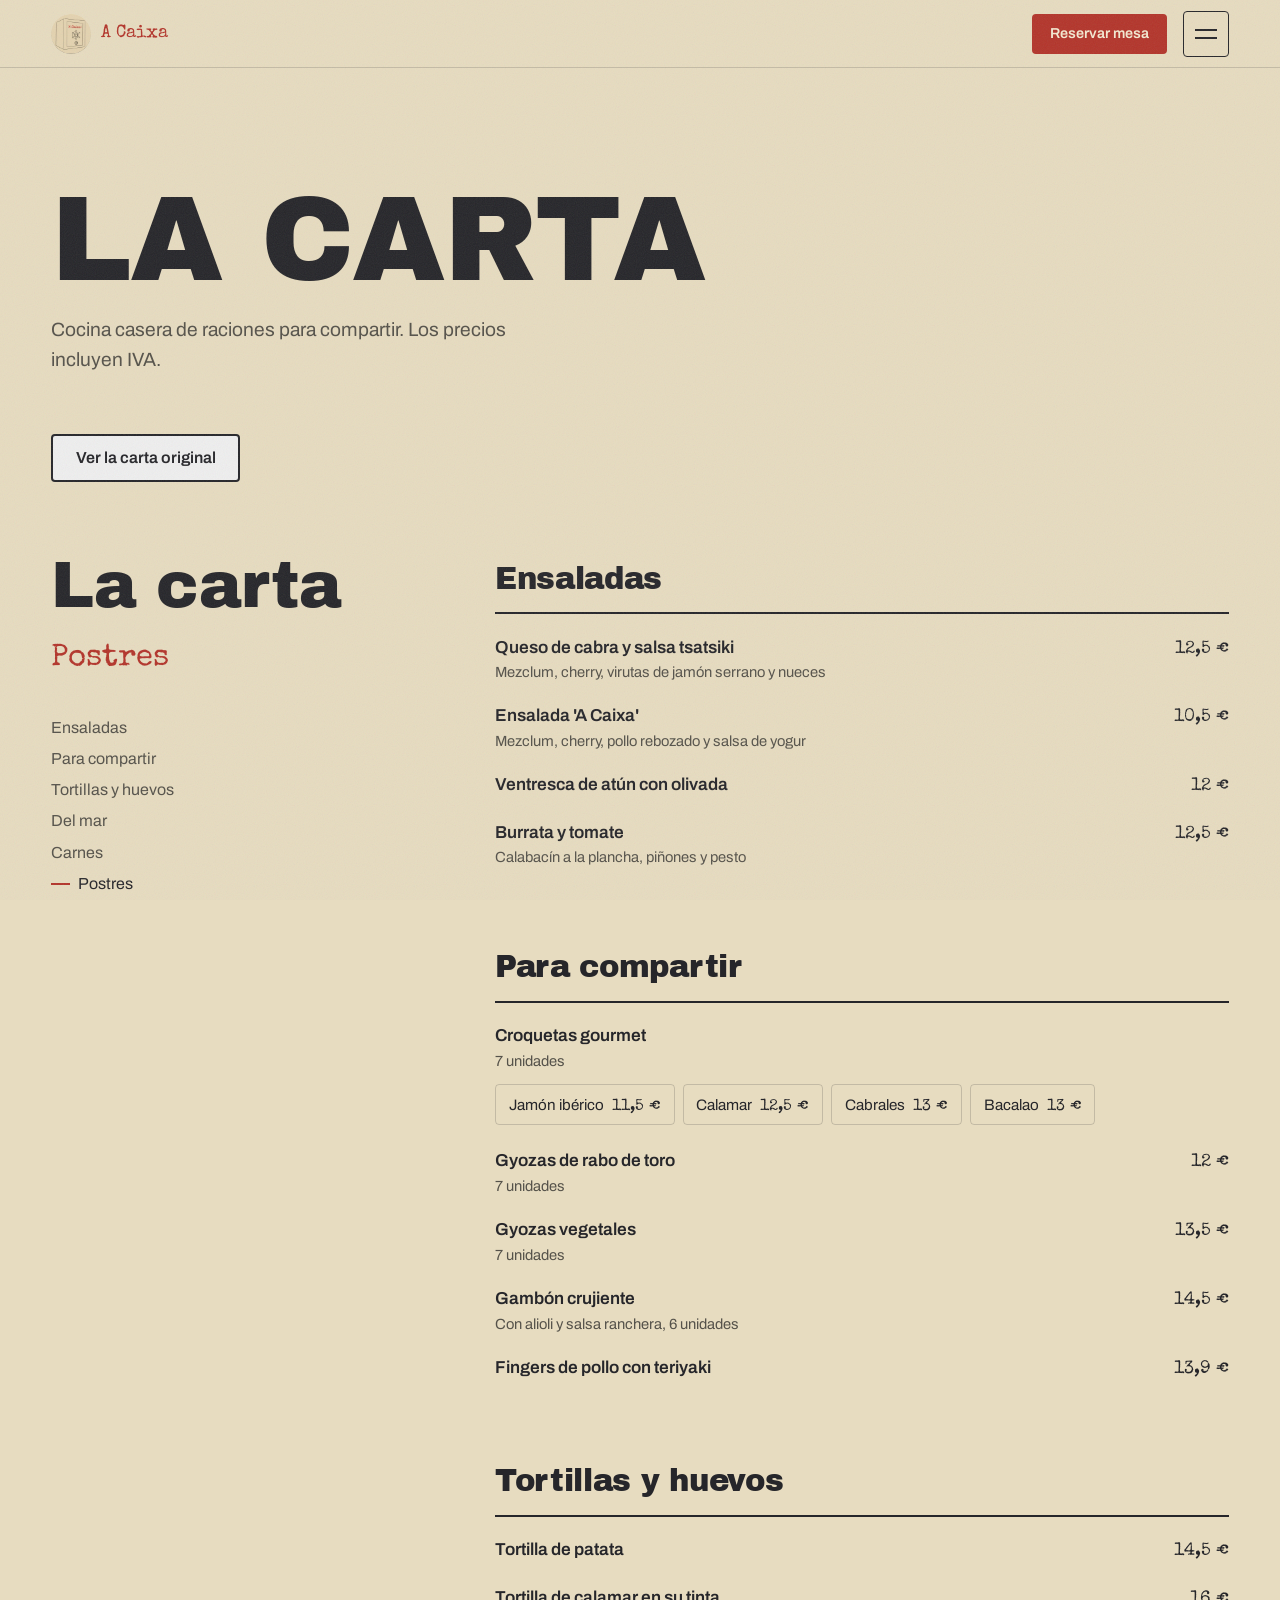
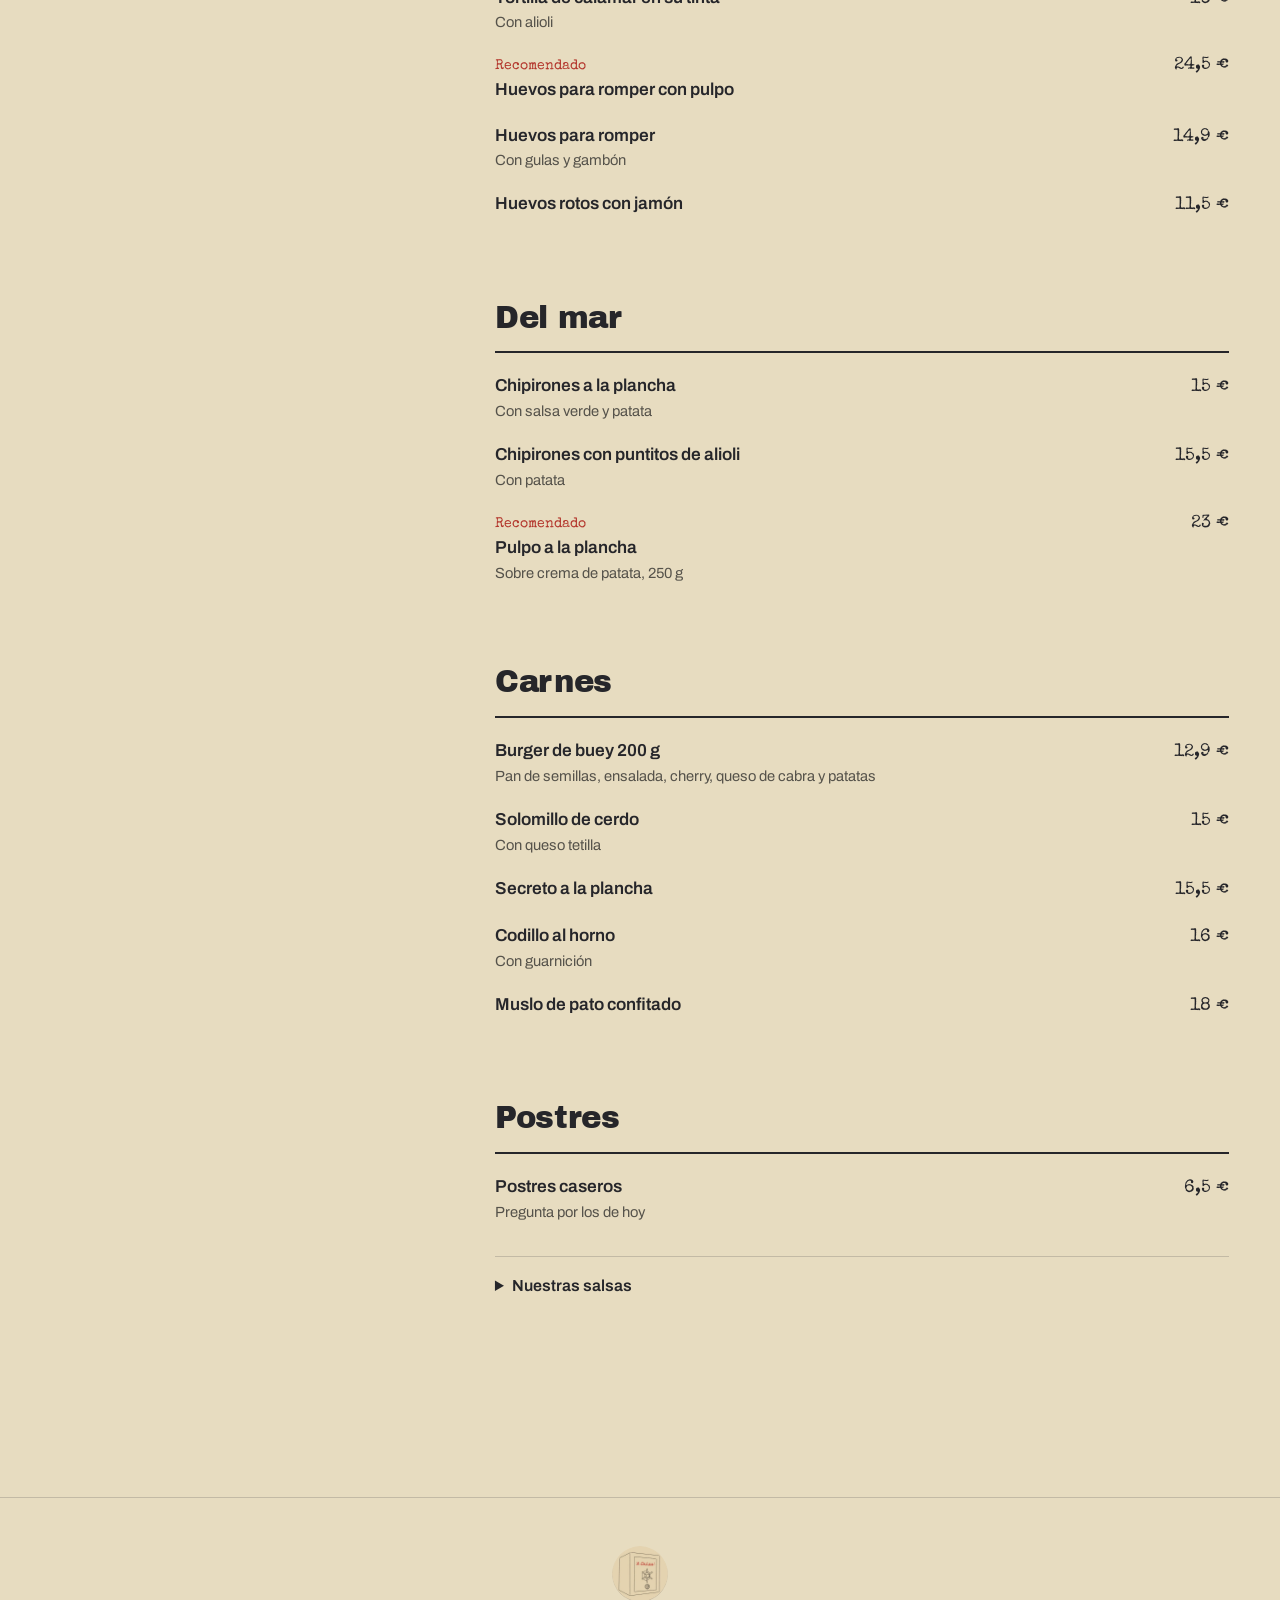
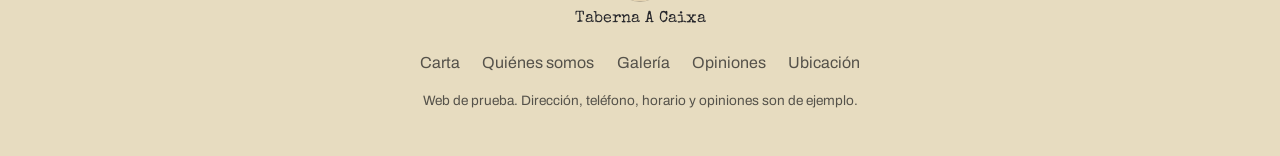
==== carta.html @ d361dd1c "Back to the safe-door homepage, add hamburger menu and pages Restores the first design (safe opens o" ====
<!doctype html>
<html lang="es">
<head>
  <meta charset="utf-8">
  <meta name="viewport" content="width=device-width, initial-scale=1, viewport-fit=cover">
  <title>Carta de A Caixa</title>
  <meta name="description" content="La carta de Taberna A Caixa: ensaladas, raciones para compartir, tortillas, pescado, carnes y postres caseros.">
  <link rel="icon" href="assets/img/logo.png">
  <link rel="preconnect" href="https://fonts.googleapis.com">
  <link rel="preconnect" href="https://fonts.gstatic.com" crossorigin>
  <link href="https://fonts.googleapis.com/css2?family=Archivo:wght@400;500;600&family=Archivo+Black&family=Special+Elite&display=swap" rel="stylesheet">
  <link rel="stylesheet" href="styles.css">
</head>
<body class="page">
  <div class="grain" aria-hidden="true"></div>

  <header class="nav">
    <a class="nav-brand" href="index.html" aria-label="Taberna A Caixa, inicio">
      <img src="assets/img/logo.png" alt="" width="40" height="40">
      <span>A Caixa</span>
    </a>
    <a class="btn btn-primary btn-sm nav-cta" href="ubicacion.html#reservar">Reservar mesa</a>
    <button class="burger" type="button" aria-expanded="false" aria-controls="drawer" aria-label="Abrir menú">
      <span></span><span></span>
    </button>
  </header>

  <div class="drawer" id="drawer" aria-hidden="true" inert>
    <nav class="drawer-nav" aria-label="Páginas">
      <ul>
        <li><a href="index.html">Inicio</a></li>
        <li><a href="carta.html" aria-current="page">Carta</a></li>
        <li><a href="quienes-somos.html">Quiénes somos</a></li>
        <li><a href="galeria.html">Galería</a></li>
        <li><a href="opiniones.html">Opiniones</a></li>
        <li><a href="ubicacion.html">Ubicación</a></li>
      </ul>
    </nav>
    <div class="drawer-info">
      <img src="assets/img/logo.png" alt="" width="120" height="120">
      <p><span>Horario</span>Martes a domingo<br>13:00 a 16:00 y 20:00 a 00:00</p>
      <p><span>Reservas</span>986 000 000</p>
    </div>
  </div>

  <main>
    <section class="page-head">
      <h1 class="reveal">La carta</h1>
      <p class="reveal">Cocina casera de raciones para compartir. Los precios incluyen IVA.</p>
      <div class="page-head-ctas reveal"><button class="btn btn-ghost carta-open" type="button" data-open-carta>Ver la carta original</button></div>
    </section>

    <section class="menu" aria-label="Carta">
      <div class="menu-side">
        <h2>La carta</h2>
        <p class="menu-current" aria-live="polite"><span>Ensaladas</span></p>
        <ol class="menu-index">
          <li><a href="#m-ensaladas">Ensaladas</a></li>
          <li><a href="#m-compartir">Para compartir</a></li>
          <li><a href="#m-huevos">Tortillas y huevos</a></li>
          <li><a href="#m-mar">Del mar</a></li>
          <li><a href="#m-carnes">Carnes</a></li>
          <li><a href="#m-postres">Postres</a></li>
        </ol>
      </div>

      <div class="menu-list">
        <article class="menu-group" id="m-ensaladas" data-title="Ensaladas">
          <h3>Ensaladas</h3>
          <ul>
            <li><span class="dish">Queso de cabra y salsa tsatsiki<small>Mezclum, cherry, virutas de jamón serrano y nueces</small></span><span class="price">12,5 €</span></li>
            <li><span class="dish">Ensalada 'A Caixa'<small>Mezclum, cherry, pollo rebozado y salsa de yogur</small></span><span class="price">10,5 €</span></li>
            <li><span class="dish">Ventresca de atún con olivada</span><span class="price">12 €</span></li>
            <li><span class="dish">Burrata y tomate<small>Calabacín a la plancha, piñones y pesto</small></span><span class="price">12,5 €</span></li>
          </ul>
        </article>

        <article class="menu-group" id="m-compartir" data-title="Para compartir">
          <h3>Para compartir</h3>
          <div class="croquetas">
            <p class="dish">Croquetas gourmet<small>7 unidades</small></p>
            <ul class="pills">
              <li>Jamón ibérico <b>11,5 €</b></li>
              <li>Calamar <b>12,5 €</b></li>
              <li>Cabrales <b>13 €</b></li>
              <li>Bacalao <b>13 €</b></li>
            </ul>
          </div>
          <ul>
            <li><span class="dish">Gyozas de rabo de toro<small>7 unidades</small></span><span class="price">12 €</span></li>
            <li><span class="dish">Gyozas vegetales<small>7 unidades</small></span><span class="price">13,5 €</span></li>
            <li><span class="dish">Gambón crujiente<small>Con alioli y salsa ranchera, 6 unidades</small></span><span class="price">14,5 €</span></li>
            <li><span class="dish">Fingers de pollo con teriyaki</span><span class="price">13,9 €</span></li>
          </ul>
        </article>

        <article class="menu-group" id="m-huevos" data-title="Tortillas y huevos">
          <h3>Tortillas y huevos</h3>
          <ul>
            <li><span class="dish">Tortilla de patata</span><span class="price">14,5 €</span></li>
            <li><span class="dish">Tortilla de calamar en su tinta<small>Con alioli</small></span><span class="price">16 €</span></li>
            <li class="star"><span class="dish">Huevos para romper con pulpo</span><span class="price">24,5 €</span></li>
            <li><span class="dish">Huevos para romper<small>Con gulas y gambón</small></span><span class="price">14,9 €</span></li>
            <li><span class="dish">Huevos rotos con jamón</span><span class="price">11,5 €</span></li>
          </ul>
        </article>

        <article class="menu-group" id="m-mar" data-title="Del mar">
          <h3>Del mar</h3>
          <ul>
            <li><span class="dish">Chipirones a la plancha<small>Con salsa verde y patata</small></span><span class="price">15 €</span></li>
            <li><span class="dish">Chipirones con puntitos de alioli<small>Con patata</small></span><span class="price">15,5 €</span></li>
            <li class="star"><span class="dish">Pulpo a la plancha<small>Sobre crema de patata, 250 g</small></span><span class="price">23 €</span></li>
          </ul>
        </article>

        <article class="menu-group" id="m-carnes" data-title="Carnes">
          <h3>Carnes</h3>
          <ul>
            <li><span class="dish">Burger de buey 200 g<small>Pan de semillas, ensalada, cherry, queso de cabra y patatas</small></span><span class="price">12,9 €</span></li>
            <li><span class="dish">Solomillo de cerdo<small>Con queso tetilla</small></span><span class="price">15 €</span></li>
            <li><span class="dish">Secreto a la plancha</span><span class="price">15,5 €</span></li>
            <li><span class="dish">Codillo al horno<small>Con guarnición</small></span><span class="price">16 €</span></li>
            <li><span class="dish">Muslo de pato confitado</span><span class="price">18 €</span></li>
          </ul>
        </article>

        <article class="menu-group" id="m-postres" data-title="Postres">
          <h3>Postres</h3>
          <ul>
            <li><span class="dish">Postres caseros<small>Pregunta por los de hoy</small></span><span class="price">6,5 €</span></li>
          </ul>
          <details class="sauces">
            <summary>Nuestras salsas</summary>
            <dl>
              <dt>Tsatsiki</dt><dd>Yogur, aceite de oliva, hierbabuena, pepino y especias.</dd>
              <dt>Teriyaki</dt><dd>Soja, sal, trigo, azúcar, especias, vinagre y vino tinto.</dd>
              <dt>Ranchera</dt><dd>Nata ácida, yema de huevo, vinagre y zumo de limón.</dd>
              <dt>Yogur</dt><dd>Yogur griego, ajo, limón, pimienta y sal.</dd>
            </dl>
          </details>
        </article>
      </div>
    </section>

  </main>

  <footer class="footer">
    <img src="assets/img/logo.png" alt="Logo de Taberna A Caixa" width="56" height="56" loading="lazy">
    <p>Taberna A Caixa</p>
    <ul class="footer-links">
      <li><a href="carta.html">Carta</a></li>
      <li><a href="quienes-somos.html">Quiénes somos</a></li>
      <li><a href="galeria.html">Galería</a></li>
      <li><a href="opiniones.html">Opiniones</a></li>
      <li><a href="ubicacion.html">Ubicación</a></li>
    </ul>
    <p class="footer-note">Web de prueba. Dirección, teléfono, horario y opiniones son de ejemplo.</p>
  </footer>

  <dialog class="carta-dialog" id="carta-original" aria-label="Carta original">
    <div class="carta-dialog-bar">
      <p>Carta original</p>
      <button class="btn btn-ghost btn-sm" type="button" data-close-carta>Cerrar</button>
    </div>
    <img src="assets/img/carta.jpg" alt="Foto de la carta impresa de A Caixa con todos los platos y precios" width="1206" height="1961" loading="lazy">
  </dialog>

  <script src="site.js"></script>
</body>
</html>
---- styles.css ----
/* Taberna A Caixa: colores sacados del logo (crema, tinta y sello rojo) */
:root {
  --cream: #e2d4b4;
  --cream-deep: #cdbd98;
  --ink-line: #2a2a2c;
  --red: #b3352b;
  --red-ink: #f4ead2;

  --bg: #e7dcc0;
  --surface: #ddd0ae;
  --text: #26262a;
  --muted: #55524a;
  --rule: rgb(38 38 42 / .18);
  --scrim: rgb(30 31 34 / .55);

  --font-display: "Archivo Black", "Archivo", system-ui, sans-serif;
  --font-body: "Archivo", system-ui, sans-serif;
  --font-type: "Special Elite", "Courier New", monospace;

  --radius: 4px;
  --ease: cubic-bezier(.16, 1, .3, 1);
  --gutter: clamp(16px, 4vw, 56px);
}

@media (prefers-color-scheme: dark) {
  :root:not([data-theme="light"]) {
    --bg: #1f2023;
    --surface: #2a2b2f;
    --text: #ebe2cb;
    --muted: #b3ab98;
    --rule: rgb(235 226 203 / .16);
    --scrim: rgb(14 15 17 / .62);
  }
}
:root[data-theme="dark"] {
  --bg: #1f2023;
  --surface: #2a2b2f;
  --text: #ebe2cb;
  --muted: #b3ab98;
  --rule: rgb(235 226 203 / .16);
  --scrim: rgb(14 15 17 / .62);
}

*, *::before, *::after { box-sizing: border-box; }
html { scroll-behavior: smooth; -webkit-text-size-adjust: 100%; }
body {
  margin: 0;
  background: var(--bg);
  color: var(--text);
  font: 400 1rem/1.6 var(--font-body);
  overflow-x: clip;
}
img { display: block; max-width: 100%; }
a { color: inherit; }
h1, h2, h3 { font-family: var(--font-display); font-weight: 400; letter-spacing: -.01em; margin: 0; }

/* Grano de papel fijo, sin coste de repintado al hacer scroll */
.grain {
  position: fixed; inset: 0; z-index: 90; pointer-events: none; opacity: .09;
  background-image: url("data:image/svg+xml,%3Csvg xmlns='http://www.w3.org/2000/svg' width='160' height='160'%3E%3Cfilter id='n'%3E%3CfeTurbulence type='fractalNoise' baseFrequency='.9' numOctaves='2' stitchTiles='stitch'/%3E%3C/filter%3E%3Crect width='100%25' height='100%25' filter='url(%23n)'/%3E%3C/svg%3E");
}

/* Botones */
.btn {
  display: inline-flex; align-items: center; justify-content: center;
  min-height: 48px; padding: 0 1.4rem; border-radius: var(--radius);
  font: 600 1rem/1 var(--font-body); text-decoration: none; white-space: nowrap;
  border: 2px solid transparent;
  transition: transform .2s var(--ease), background-color .2s, color .2s;
}
.btn:active { transform: translateY(1px) scale(.98); }
.btn:focus-visible, a:focus-visible, summary:focus-visible { outline: 3px solid var(--red); outline-offset: 3px; }
.btn-primary { background: var(--red); color: var(--red-ink); }
.btn-primary:hover { background: #9c2b22; }
.btn-ghost { border-color: currentColor; color: var(--text); }
.btn-ghost:hover { background: var(--text); color: var(--bg); }
.btn-sm { min-height: 40px; padding: 0 1rem; font-size: .9rem; }

/* Navegación */
.nav {
  position: fixed; inset: 0 0 auto; z-index: 50; height: calc(68px + env(safe-area-inset-top, 0px));
  display: flex; align-items: center; gap: 1rem; padding: env(safe-area-inset-top, 0px) var(--gutter) 0;
  background: color-mix(in srgb, var(--bg) 82%, transparent);
  backdrop-filter: blur(10px); -webkit-backdrop-filter: blur(10px);
  border-bottom: 1px solid var(--rule);
}
.nav-brand { display: flex; align-items: center; gap: .6rem; text-decoration: none; font-family: var(--font-type); font-size: 1.15rem; color: var(--red); }
.nav-brand img { border-radius: 50%; }
.nav-links { display: flex; gap: 1.6rem; margin-left: auto; }
.nav-links a { text-decoration: none; font-weight: 500; }
.nav-links a:hover { color: var(--red); }
@media (max-width: 720px) { .nav-links { display: none; } .nav .btn { margin-left: auto; } }

/* ---------- HERO ---------- */
.hero {
  position: relative; min-height: 100dvh; overflow: hidden;
  display: grid; grid-template-columns: 1.05fr 1fr; align-items: center; gap: 2rem;
  padding: 88px var(--gutter) 32px;
}
.hero-copy { position: relative; z-index: 3; max-width: 34rem; }
.hero h1 { font-size: clamp(3rem, 7vw, 6.2rem); line-height: .95; text-transform: uppercase; }
.hero-copy p { font-size: clamp(1.05rem, 1.4vw, 1.25rem); color: var(--muted); max-width: 30ch; margin: 1.2rem 0 1.8rem; }
.hero-ctas { display: flex; gap: .8rem; flex-wrap: wrap; }

.safe {
  position: relative; justify-self: center; z-index: 2;
  width: min(30rem, 38vw); aspect-ratio: 360 / 420;
  perspective: 1400px;
  will-change: transform;
}
.safe-body { position: absolute; inset: 0; width: 100%; height: 100%; overflow: visible; }
.safe-body .face { fill: var(--cream); }
.safe-body .side { fill: var(--cream-deep); }
.safe-body .top { fill: #d8c9a5; }
.safe-body .line, .safe-body .front { stroke: var(--ink-line); stroke-width: 2.4; stroke-linejoin: round; stroke-linecap: round; }
.safe-body .line { fill: none; }

.vault, .door { position: absolute; left: 27.78%; top: 10.48%; width: 64.44%; height: 79.52%; }
.vault { overflow: hidden; background: #191a1c; box-shadow: inset 0 0 0 2px var(--ink-line); }
.vault img { width: 100%; height: 100%; object-fit: cover; filter: saturate(.9) contrast(1.05); }
.vault::after { content: ""; position: absolute; inset: 0; box-shadow: inset 0 0 40px 10px rgb(0 0 0 / .45); }

.door { transform-origin: left center; transform-style: preserve-3d; }
.door-front, .door-back { position: absolute; inset: 0; backface-visibility: hidden; -webkit-backface-visibility: hidden; border: 2.4px solid var(--ink-line); }
.door-front { background: var(--cream); display: grid; grid-template-rows: 1fr 2fr 1fr; justify-items: center; align-items: center; }
.door-back { background: var(--cream-deep); transform: rotateY(180deg); box-shadow: inset 0 0 0 10px var(--cream), inset 0 0 0 12px var(--ink-line); }
.stamp {
  font-family: var(--font-type); color: var(--red); font-size: clamp(1rem, 2.4vw, 2rem);
  position: relative; align-self: end;
}
.stamp::after { content: ""; position: absolute; left: -4%; right: -4%; top: 58%; height: 2px; background: var(--red); }
.wheel { width: 52%; overflow: visible; }
.wheel circle, .wheel path, .dial circle, .dial path { fill: none; stroke: var(--ink-line); stroke-width: 2.4; stroke-linecap: round; }
.wheel .spokes-out path { stroke-width: 9; }
.wheel .spokes-in path { stroke-width: 5; stroke: var(--cream); }
.wheel .hub { fill: var(--cream); }
.dial { width: 18%; align-self: start; }

.hero-end {
  position: absolute; inset: 0; z-index: 4; margin: 0; pointer-events: none;
  display: grid; place-items: center; text-align: center; padding: 0 var(--gutter);
  font: 400 clamp(2.2rem, 6vw, 5rem)/1.05 var(--font-display); color: #f4ead2;
  text-shadow: 0 2px 30px rgb(0 0 0 / .5);
  opacity: 0;
}

@media (max-width: 860px) {
  .hero { grid-template-columns: 1fr; align-content: center; text-align: left; gap: 1.5rem; padding-top: 92px; }
  .safe { width: min(15rem, 58vw); justify-self: start; }
}

/* ---------- MANIFIESTO ---------- */
.manifesto { padding: clamp(6rem, 18vh, 12rem) var(--gutter); }
.reveal-words {
  max-width: 24ch; margin: 0;
  font: 400 clamp(1.8rem, 4.4vw, 3.8rem)/1.12 var(--font-display);
}
.reveal-words .w { opacity: .14; transition: opacity .1s linear; }

/* ---------- RINCONES ---------- */
.rooms { position: relative; overflow: hidden; }
.rooms-track {
  display: flex; align-items: center; gap: clamp(2rem, 5vw, 5rem);
  min-height: 100dvh; padding: 88px var(--gutter) 40px; width: max-content;
}
.rooms-intro { width: min(26rem, 80vw); flex: none; }
.rooms-intro h2 { font-size: clamp(2.4rem, 5vw, 4.4rem); line-height: 1; }
.rooms-intro p { color: var(--muted); max-width: 30ch; }
.frame {
  flex: none; margin: 0; padding: 12px 12px 0; background: var(--cream);
  box-shadow: 0 18px 40px -18px rgb(30 25 15 / .45);
  width: clamp(220px, 24vw, 330px);
}
.frame:nth-of-type(odd) { transform: rotate(-2deg); }
.frame:nth-of-type(even) { transform: rotate(1.6deg) translateY(4vh); }
.frame img { width: 100%; height: auto; aspect-ratio: auto; filter: saturate(.92); }
.frame figcaption { font-family: var(--font-type); color: var(--ink-line); padding: .7rem .2rem .9rem; font-size: 1.05rem; }

/* ---------- CARTA ---------- */
.menu {
  display: grid; grid-template-columns: minmax(16rem, 1fr) 2fr; gap: clamp(2rem, 6vw, 6rem);
  padding: clamp(5rem, 14vh, 9rem) var(--gutter);
  max-width: 1400px; margin: 0 auto;
}
.menu-side { position: sticky; top: 100px; align-self: start; }
.menu-side h2 { font-size: clamp(2.6rem, 5vw, 4.4rem); line-height: 1; }
.menu-current { font-family: var(--font-type); color: var(--red); font-size: clamp(1.4rem, 2.4vw, 2rem); margin: 1rem 0 2rem; min-height: 1.4em; }
.menu-current span { display: inline-block; transition: opacity .3s var(--ease), transform .3s var(--ease); }
.menu-current.swap span { opacity: 0; transform: translateY(8px); }
.menu-index { list-style: none; padding: 0; margin: 0; display: grid; gap: .35rem; }
.menu-index a { text-decoration: none; color: var(--muted); }
.menu-index a:hover, .menu-index a[aria-current="true"] { color: var(--text); }
.menu-index a[aria-current="true"]::before { content: ""; display: inline-block; width: 1.2rem; height: 2px; background: var(--red); vertical-align: middle; margin-right: .5rem; }

.menu-group { padding-bottom: clamp(3rem, 8vh, 5rem); scroll-margin-top: 100px; }
.menu-group h3 { font-size: clamp(1.5rem, 2.4vw, 2rem); margin-bottom: 1.2rem; padding-bottom: .6rem; border-bottom: 2px solid var(--text); }
.menu-group ul { list-style: none; margin: 0; padding: 0; display: grid; gap: 1.1rem; }
.menu-group li { display: flex; align-items: baseline; gap: 1rem; }
.menu-group li::after { content: none; }
.dish { flex: 1; font-weight: 600; font-size: 1.08rem; margin: 0; }
.dish small { display: block; font-weight: 400; font-size: .92rem; color: var(--muted); }
.price { font-family: var(--font-type); font-size: 1.1rem; white-space: nowrap; }
.star .dish::before { content: "Recomendado"; display: block; font: 400 .85rem/1.4 var(--font-type); color: var(--red); }
.croquetas { margin-bottom: 1.4rem; }
.pills { display: flex !important; flex-wrap: wrap; gap: .5rem !important; margin-top: .7rem !important; }
.pills li { display: inline-flex; gap: .5rem; padding: .45rem .8rem; border: 1.5px solid var(--rule); border-radius: var(--radius); font-size: .95rem; }
.pills b { font: 400 1rem var(--font-type); }

.sauces { margin-top: 2rem; border-top: 1px solid var(--rule); padding-top: 1rem; }
.sauces summary { cursor: pointer; font-weight: 600; }
.sauces dl { display: grid; grid-template-columns: max-content 1fr; gap: .4rem 1rem; margin: 1rem 0 0; color: var(--muted); font-size: .95rem; }
.sauces dt { font-family: var(--font-type); color: var(--text); }
.sauces dd { margin: 0; }

.menu-group { opacity: 1; transform: none; transition: opacity .7s var(--ease), transform .7s var(--ease); }
.js .menu-group:not(.in) { opacity: 0; transform: translateY(24px); }

@media (max-width: 860px) {
  .menu { grid-template-columns: 1fr; }
  .menu-side { position: sticky; top: 68px; z-index: 5; background: var(--bg); padding: .8rem 0; margin: 0 calc(var(--gutter) * -1); padding-inline: var(--gutter); border-bottom: 1px solid var(--rule); }
  .menu-side h2 { font-size: 1.6rem; display: inline; }
  .menu-current { display: inline; margin: 0 0 0 .8rem; font-size: 1.2rem; }
  .menu-index { display: none; }
  .menu-group { scroll-margin-top: 140px; }
}

/* ---------- VISÍTANOS ---------- */
.visit { position: relative; min-height: 100dvh; display: grid; align-items: center; padding: 100px var(--gutter); overflow: hidden; isolation: isolate; }
.visit-bg { position: absolute; inset: -6%; z-index: -1; }
/* La foto es pequeña: se desenfoca a propósito para que funcione como ambiente */
.visit-bg img { width: 100%; height: 100%; object-fit: cover; filter: blur(6px) saturate(.85); transform: scale(1.06); }
.visit-bg::after { content: ""; position: absolute; inset: 0; background: var(--scrim); }
.visit-card {
  justify-self: end; width: min(30rem, 100%);
  background: var(--cream); color: var(--ink-line); padding: clamp(1.6rem, 4vw, 2.6rem);
  border-radius: var(--radius); box-shadow: 0 30px 60px -30px rgb(0 0 0 / .6);
}
.visit-card h2 { font-size: clamp(2rem, 4vw, 3rem); line-height: 1; margin-bottom: 1.6rem; }
.visit-data { display: grid; gap: 1.1rem; margin: 0 0 1.8rem; }
.visit-data dt { font-family: var(--font-type); color: var(--red); }
.visit-data dd { margin: .15rem 0 0; font-weight: 500; }
@media (max-width: 860px) { .visit-card { justify-self: stretch; } }

/* ---------- FOOTER ---------- */
.footer { display: grid; justify-items: center; gap: .3rem; padding: 3rem var(--gutter) calc(3rem + env(safe-area-inset-bottom)); text-align: center; border-top: 1px solid var(--rule); }
.footer img { border-radius: 50%; }
.footer p { margin: 0; font-family: var(--font-type); }
.footer-note { font: 400 .85rem var(--font-body) !important; color: var(--muted); }

/* Sin animaciones si el usuario lo pide */
@media (prefers-reduced-motion: reduce) {
  html { scroll-behavior: auto; }
  .reveal-words .w { opacity: 1; }
  .rooms { overflow-x: auto; scroll-snap-type: x mandatory; }
  .frame { scroll-snap-align: center; }
  .js .menu-group:not(.in) { opacity: 1; transform: none; }
}

/* =====================================================================
   Páginas y menú hamburguesa
   ===================================================================== */
.nav-links { display: none; }
.nav-cta { margin-left: auto; }
.burger {
  position: relative; width: 46px; height: 46px; flex: none;
  border: 1.5px solid currentColor; border-radius: var(--radius);
  background: transparent; color: var(--text); cursor: pointer;
}
.burger span {
  position: absolute; left: 11px; right: 11px; height: 2px; background: currentColor;
  transition: transform .4s var(--ease), top .4s var(--ease);
}
.burger span:first-child { top: 17px; }
.burger span:last-child { top: 25px; }
.menu-open .burger span:first-child { top: 21px; transform: rotate(45deg); }
.menu-open .burger span:last-child { top: 21px; transform: rotate(-45deg); }
.menu-open .nav { background: transparent; border-color: transparent; backdrop-filter: none; -webkit-backdrop-filter: none; }
.menu-open .burger, .menu-open .nav-brand { color: var(--cream); }
.menu-open { overflow: hidden; }

.drawer {
  position: fixed; inset: 0; z-index: 45;
  display: grid; grid-template-columns: 1.4fr 1fr; align-items: center; gap: 2rem;
  padding: calc(100px + env(safe-area-inset-top, 0px)) var(--gutter) calc(40px + env(safe-area-inset-bottom, 0px));
  background: #1d1e21; color: var(--cream);
  clip-path: circle(0 at calc(100% - var(--gutter) - 23px) 34px);
  transition: clip-path .7s var(--ease);
  visibility: hidden;
}
.menu-open .drawer { clip-path: circle(150% at calc(100% - var(--gutter) - 23px) 34px); visibility: visible; }
.drawer-nav ul { list-style: none; margin: 0; padding: 0; display: grid; gap: .2rem; }
.drawer-nav li { overflow: hidden; }
.drawer-nav a {
  display: inline-block; text-decoration: none;
  font: 400 clamp(2.2rem, 6vw, 4.6rem)/1.08 var(--font-display); text-transform: uppercase;
  transform: translateY(105%); transition: transform .6s var(--ease), color .2s;
}
.menu-open .drawer-nav a { transform: none; }
.drawer-nav li:nth-child(2) a { transition-delay: .05s, 0s; }
.drawer-nav li:nth-child(3) a { transition-delay: .1s, 0s; }
.drawer-nav li:nth-child(4) a { transition-delay: .15s, 0s; }
.drawer-nav li:nth-child(5) a { transition-delay: .2s, 0s; }
.drawer-nav li:nth-child(6) a { transition-delay: .25s, 0s; }
.drawer-nav a:hover, .drawer-nav a:focus-visible { color: #e0675b; }
.drawer-nav a[aria-current="page"] { color: #e0675b; }
.drawer-info { display: grid; gap: 1.2rem; justify-items: start; opacity: 0; transform: translateY(20px); transition: opacity .5s .3s, transform .5s .3s var(--ease); }
.menu-open .drawer-info { opacity: 1; transform: none; }
.drawer-info img { border-radius: 50%; width: clamp(80px, 10vw, 120px); height: auto; }
.drawer-info p { margin: 0; color: #cfc4aa; }
.drawer-info span { display: block; font-family: var(--font-type); color: #e0675b; }
@media (max-width: 720px) {
  .drawer { grid-template-columns: 1fr; align-content: space-between; }
  .drawer-info { grid-template-columns: auto 1fr; align-items: center; column-gap: 1rem; }
  .drawer-info img { grid-row: span 2; width: 72px; }
  .nav-cta { padding: 0 .8rem; }
}
@media (max-width: 380px) { .nav-brand span { display: none; } }

/* Carta original (la foto) y galería ampliada */
.carta-open { margin-top: 1.6rem; }
.carta-open--mobile { display: none; }
@media (max-width: 860px) {
  .menu-side .carta-open { display: none; }
  .carta-open--mobile { display: inline-flex; margin: 1.5rem 0 2.5rem; }
}
.carta-dialog, .photo-dialog {
  border: 0; padding: 0; border-radius: var(--radius);
  background: var(--surface); color: var(--text);
  max-width: min(900px, 94vw); max-height: 92dvh; overflow: auto;
}
.carta-dialog::backdrop, .photo-dialog::backdrop { background: rgb(15 15 17 / .78); backdrop-filter: blur(4px); }
.carta-dialog[open], .photo-dialog[open] { animation: pop .35s var(--ease); }
@keyframes pop { from { opacity: 0; transform: translateY(16px) scale(.98); } }
.carta-dialog-bar { position: sticky; top: 0; display: flex; justify-content: space-between; align-items: center; gap: 1rem; padding: .8rem 1rem; background: var(--surface); border-bottom: 1px solid var(--rule); }
.carta-dialog-bar p { margin: 0; font-family: var(--font-type); }
.carta-dialog img { width: 100%; height: auto; }
.photo-dialog { padding: 1rem; display: grid; gap: .8rem; justify-items: end; }
.photo-dialog:not([open]) { display: none; }
.photo-dialog figure { margin: 0; }
.photo-dialog img { max-height: 76dvh; width: auto; margin: 0 auto; }
.photo-dialog figcaption { font-family: var(--font-type); margin-top: .6rem; }

/* Cabecera de las páginas interiores */
.page-head { padding: calc(68px + clamp(4rem, 13vh, 8rem)) var(--gutter) clamp(3rem, 8vh, 5rem); max-width: 1400px; margin: 0 auto; }
.page-head h1 { font-size: clamp(3rem, 10vw, 7.5rem); line-height: .92; text-transform: uppercase; text-wrap: balance; }
.page-head p { font-size: clamp(1.05rem, 1.5vw, 1.3rem); color: var(--muted); max-width: 44ch; margin: 1.2rem 0 0; }
.page-head-ctas { display: flex; flex-wrap: wrap; gap: .8rem; margin-top: 2rem; }
.page .menu { padding-top: 0; }

.js .reveal { opacity: 0; transform: translateY(26px); transition: opacity .8s var(--ease) var(--d, 0ms), transform .8s var(--ease) var(--d, 0ms); }
.js .reveal.in { opacity: 1; transform: none; }

/* Quiénes somos */
.story { display: grid; grid-template-columns: 1.2fr 1fr; gap: clamp(2rem, 6vw, 6rem); align-items: start; padding: 0 var(--gutter) clamp(4rem, 10vh, 7rem); max-width: 1400px; margin: 0 auto; }
.story-text { display: grid; gap: 1.2rem; max-width: 62ch; font-size: 1.08rem; }
.story-text p { margin: 0; }
.story-lead { font: 400 clamp(1.5rem, 2.6vw, 2.2rem)/1.2 var(--font-display); }
.story-photos { position: relative; min-height: 48rem; }
.story-photos .frame { position: absolute; width: min(62%, 330px); }
.story-photos .frame:first-child { top: 0; left: 0; transform: rotate(-3deg); }
.story-photos .frame:last-child { top: 9rem; right: 0; transform: rotate(3deg); }
.story-photos .frame.reveal:not(.in) { transform: translateY(26px); }
.values { display: grid; grid-template-columns: repeat(auto-fit, minmax(15rem, 1fr)); gap: 2rem; padding: 0 var(--gutter) clamp(4rem, 10vh, 7rem); max-width: 1400px; margin: 0 auto; }
.value { border-top: 2px solid var(--text); padding-top: 1rem; }
.value h2 { font-size: clamp(1.4rem, 2.2vw, 1.9rem); }
.value p { color: var(--muted); margin: .5rem 0 0; }
@media (max-width: 860px) {
  .story { grid-template-columns: 1fr; }
  .story-photos { min-height: 26rem; }
}

/* Galería */
.gallery { padding: 0 var(--gutter) clamp(4rem, 10vh, 7rem); max-width: 1400px; margin: 0 auto; }
.gallery-grid { list-style: none; margin: 0; padding: 0; columns: 3 18rem; column-gap: 1.4rem; }
.gallery-grid li { break-inside: avoid; margin-bottom: 1.4rem; }
.shot { display: block; width: 100%; padding: 10px 10px 0; border: 0; background: var(--cream); color: var(--ink-line); cursor: zoom-in; text-align: left; box-shadow: 0 18px 40px -22px rgb(20 15 5 / .55); transition: transform .4s var(--ease); }
.shot:hover { transform: translateY(-4px) rotate(-.6deg); }
.shot img { width: 100%; height: auto; }
.shot span { display: block; font-family: var(--font-type); padding: .6rem .1rem .8rem; }

/* Opiniones */
.reviews { display: grid; grid-template-columns: repeat(auto-fit, minmax(17rem, 1fr)); gap: 1.4rem; padding: 0 var(--gutter) 3rem; max-width: 1400px; margin: 0 auto; }
.review { margin: 0; padding: 1.6rem; background: var(--surface); border-radius: var(--radius); display: grid; gap: .8rem; align-content: start; }
.review:nth-child(even) { transform: translateY(1.5rem); }
.review.reveal:not(.in) { transform: translateY(26px); }
.review-tag { justify-self: start; font: 400 .8rem var(--font-type); color: var(--muted); border: 1px dashed var(--rule); padding: .2rem .5rem; }
.review-stars { margin: 0; color: var(--red); letter-spacing: .15em; }
.review blockquote { margin: 0; font-size: 1.1rem; line-height: 1.5; }
.review figcaption { font-weight: 600; }
.review figcaption span { display: block; font-weight: 400; font-family: var(--font-type); color: var(--muted); font-size: .9rem; }

/* Ubicación */
.location { display: grid; grid-template-columns: 1.4fr 1fr; gap: clamp(2rem, 5vw, 4rem); align-items: start; padding: 0 var(--gutter) clamp(4rem, 10vh, 7rem); max-width: 1400px; margin: 0 auto; }
.map { aspect-ratio: 4 / 3; max-width: 100%; border-radius: var(--radius); overflow: hidden; background: var(--surface); }
.map iframe { width: 100%; height: 100%; border: 0; }
.map-placeholder { height: 100%; display: grid; place-content: center; justify-items: center; gap: 1rem; border: 2px dashed var(--rule); border-radius: var(--radius); color: var(--muted); font-family: var(--font-type); text-align: center; padding: 1rem; }
.map-placeholder img { border-radius: 50%; opacity: .8; }
.location .visit-data dt { font-family: var(--font-type); color: var(--red); }
.location .visit-data dd { margin: .2rem 0 0; font-size: 1.1rem; font-weight: 500; }
@media (max-width: 860px) { .location { grid-template-columns: 1fr; } }

.sample-note { max-width: 40rem; margin: 0 auto clamp(4rem, 10vh, 6rem); padding: 1rem 1.2rem; border: 1px dashed var(--rule); color: var(--muted); font-size: .92rem; text-align: center; }
.sample-note { margin-inline: max(var(--gutter), calc((100% - 40rem) / 2)); }
.footer-links { list-style: none; display: flex; flex-wrap: wrap; justify-content: center; gap: .4rem 1.4rem; padding: 0; margin: .8rem 0; }
.footer-links a { text-decoration: none; color: var(--muted); }
.footer-links a:hover { color: var(--text); }

@media (prefers-reduced-motion: reduce) {
  .js .reveal, .drawer, .drawer-nav a, .drawer-info { transition: none; }
  .js .reveal { opacity: 1; transform: none; }
}
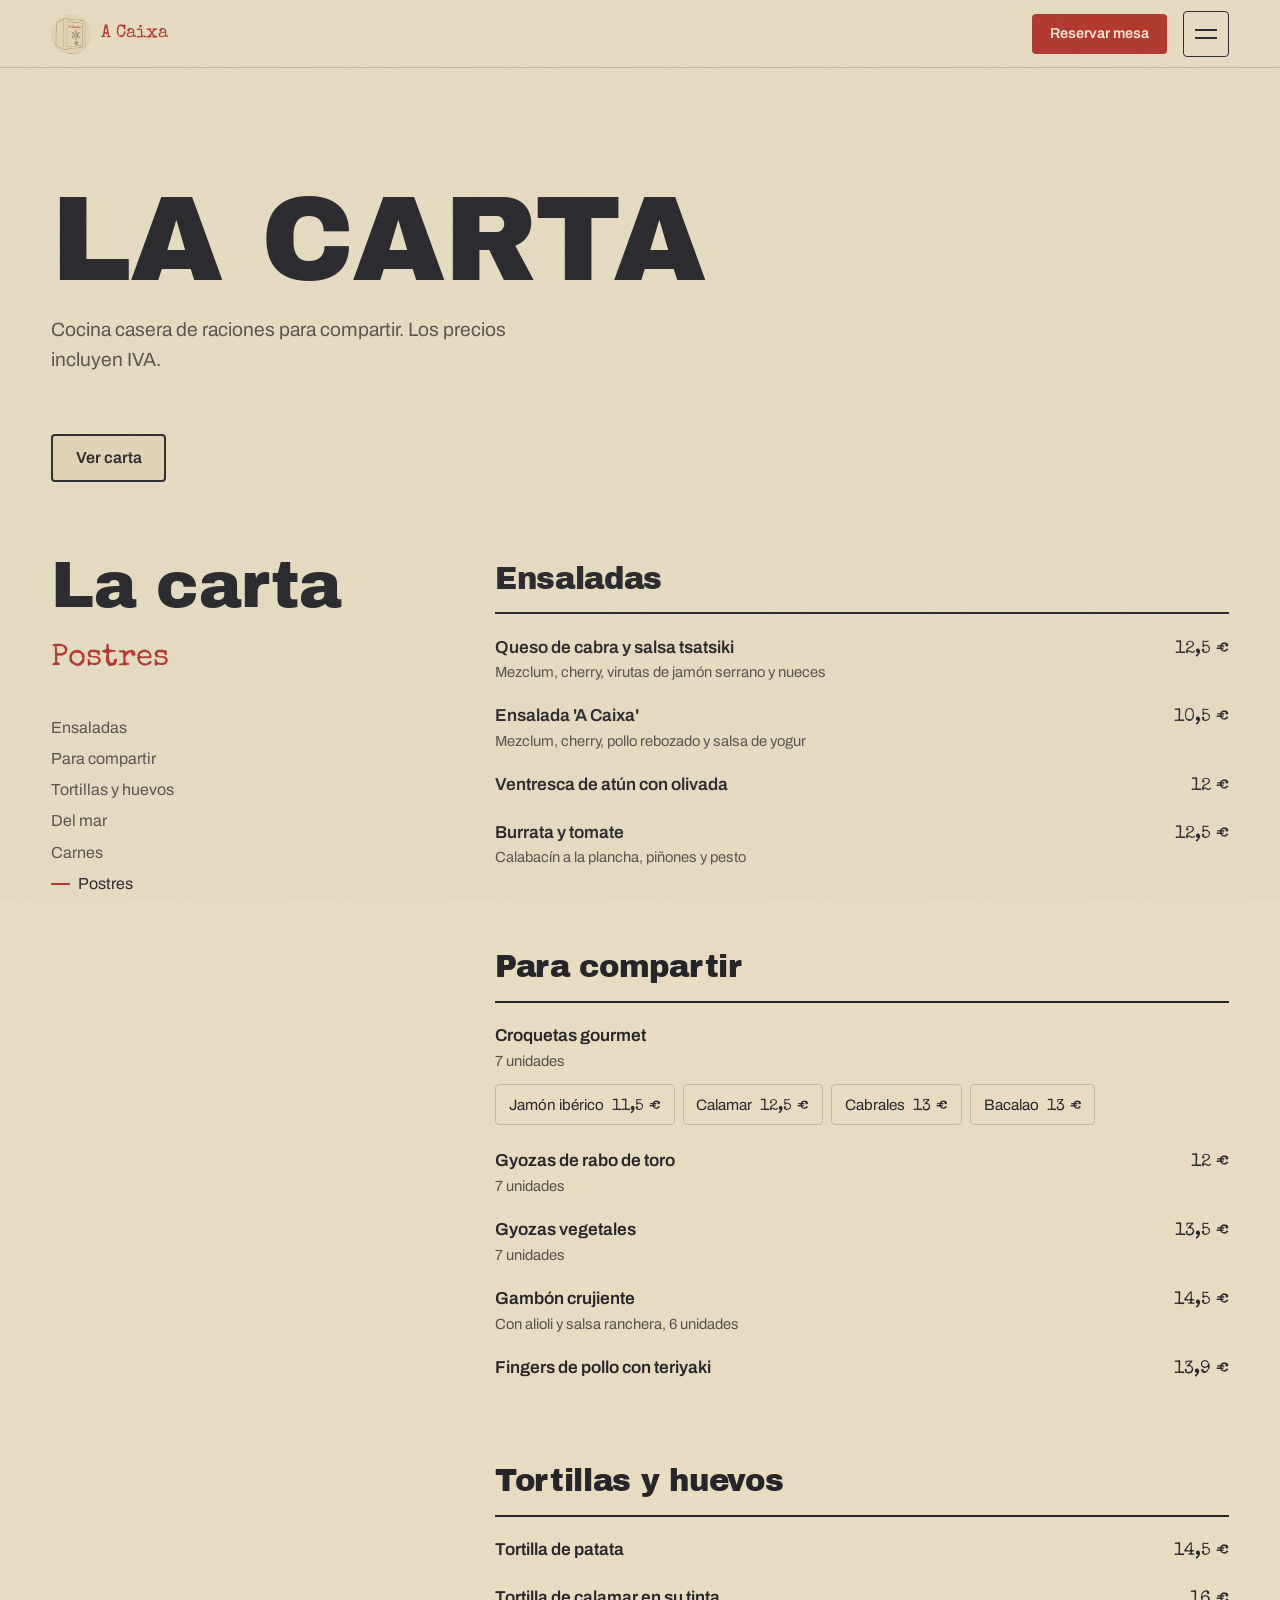
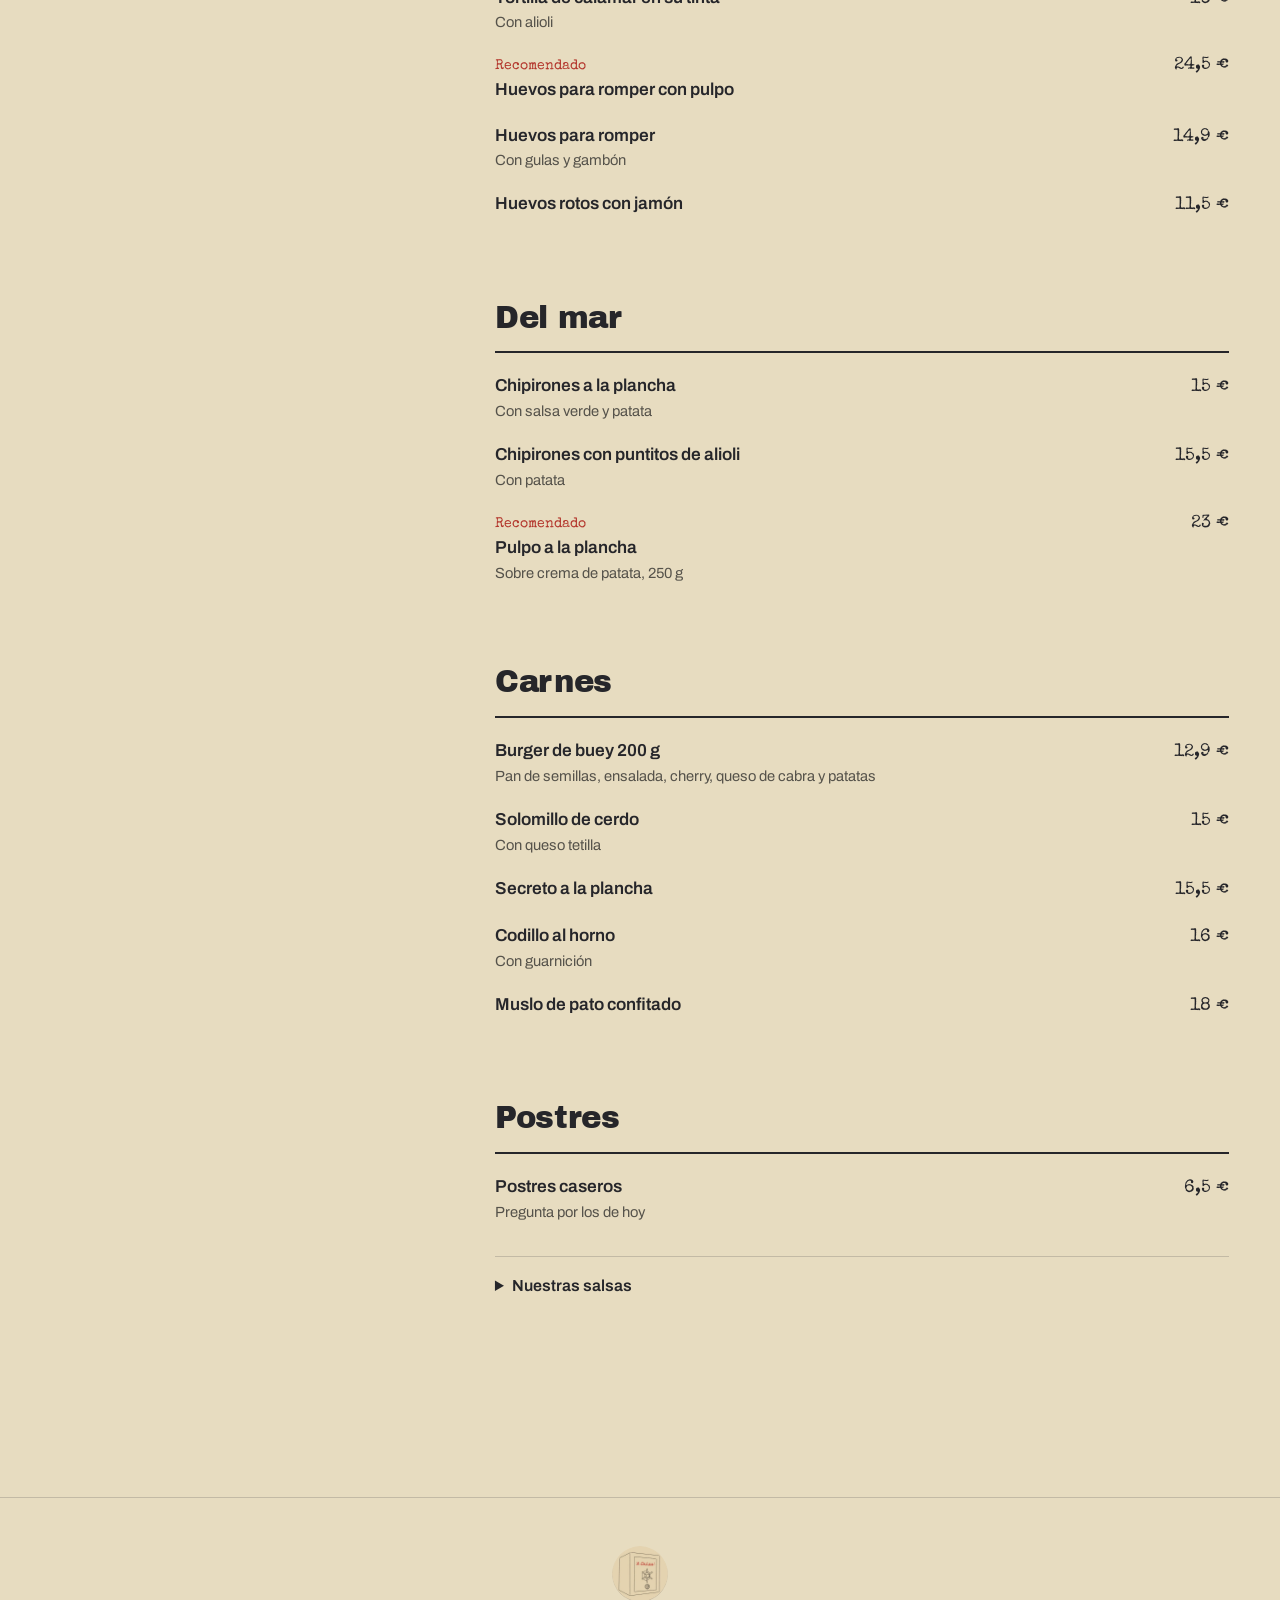
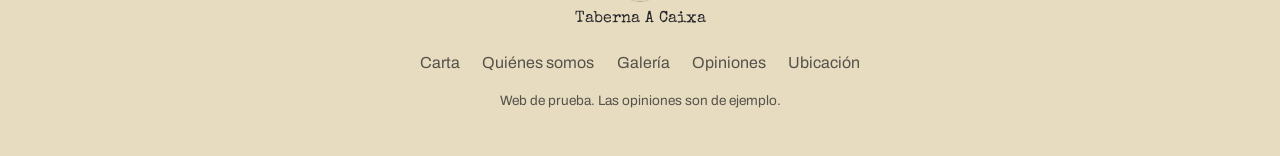
==== commit 0e3e6fa4: "Add real address, phone, hours and Google map; make carta button legible Rúa Pedroso 33, Vilagarcía " ====
--- a/carta.html
+++ b/carta.html
@@ -15,7 +15,7 @@
   <div class="grain" aria-hidden="true"></div>
 
   <header class="nav">
-    <a class="nav-brand" href="index.html" aria-label="Taberna A Caixa, inicio">
+    <a class="nav-brand" href="./" aria-label="Taberna A Caixa, inicio">
       <img src="assets/img/logo.png" alt="" width="40" height="40">
       <span>A Caixa</span>
     </a>
@@ -28,7 +28,7 @@
   <div class="drawer" id="drawer" aria-hidden="true" inert>
     <nav class="drawer-nav" aria-label="Páginas">
       <ul>
-        <li><a href="index.html">Inicio</a></li>
+        <li><a href="./">Inicio</a></li>
         <li><a href="carta.html" aria-current="page">Carta</a></li>
         <li><a href="quienes-somos.html">Quiénes somos</a></li>
         <li><a href="galeria.html">Galería</a></li>
@@ -38,8 +38,8 @@
     </nav>
     <div class="drawer-info">
       <img src="assets/img/logo.png" alt="" width="120" height="120">
-      <p><span>Horario</span>Martes a domingo<br>13:00 a 16:00 y 20:00 a 00:00</p>
-      <p><span>Reservas</span>986 000 000</p>
+      <p><span>Dónde</span>Rúa Pedroso, 33<br>Vilagarcía de Arousa</p>
+      <p><span>Reservas</span><a href="tel:+34627855430">627 85 54 30</a></p>
     </div>
   </div>
 
@@ -47,7 +47,7 @@
     <section class="page-head">
       <h1 class="reveal">La carta</h1>
       <p class="reveal">Cocina casera de raciones para compartir. Los precios incluyen IVA.</p>
-      <div class="page-head-ctas reveal"><button class="btn btn-ghost carta-open" type="button" data-open-carta>Ver la carta original</button></div>
+      <div class="page-head-ctas reveal"><button class="btn btn-paper carta-open" type="button" data-open-carta>Ver carta</button></div>
     </section>
 
     <section class="menu" aria-label="Carta">
@@ -155,12 +155,12 @@
       <li><a href="opiniones.html">Opiniones</a></li>
       <li><a href="ubicacion.html">Ubicación</a></li>
     </ul>
-    <p class="footer-note">Web de prueba. Dirección, teléfono, horario y opiniones son de ejemplo.</p>
+    <p class="footer-note">Web de prueba. Las opiniones son de ejemplo.</p>
   </footer>
 
-  <dialog class="carta-dialog" id="carta-original" aria-label="Carta original">
+  <dialog class="carta-dialog" id="carta-original" aria-label="Carta">
     <div class="carta-dialog-bar">
-      <p>Carta original</p>
+      <p>Carta de A Caixa</p>
       <button class="btn btn-ghost btn-sm" type="button" data-close-carta>Cerrar</button>
     </div>
     <img src="assets/img/carta.jpg" alt="Foto de la carta impresa de A Caixa con todos los platos y precios" width="1206" height="1961" loading="lazy">
--- a/styles.css
+++ b/styles.css
@@ -409,3 +409,21 @@
   .js .reveal, .drawer, .drawer-nav a, .drawer-info { transition: none; }
   .js .reveal { opacity: 1; transform: none; }
 }
+
+/* Los <button> traen fondo blanco del navegador: se lo quitamos a todos los .btn */
+button.btn { background-color: transparent; font-family: var(--font-body); cursor: pointer; }
+/* "Ver carta": botón de papel crema, legible en modo claro y oscuro */
+.btn.btn-paper { background: var(--cream); color: var(--ink-line); border-color: var(--ink-line); }
+.btn.btn-paper:hover { background: #f0e6cc; }
+
+/* Horario */
+.hours { list-style: none; margin: .3rem 0 0; padding: 0; display: grid; gap: .35rem; font-variant-numeric: tabular-nums; }
+.hours li { display: grid; grid-template-columns: 6.5rem 1fr; gap: 1rem; }
+.hours li span:first-child { font-weight: 600; }
+.location .hours li span:first-child { color: var(--muted); font-weight: 500; }
+.visit-card .hours { font-size: .95rem; }
+.visit-card .visit-data { gap: .9rem; }
+
+/* Mapa de Google */
+.map iframe { display: block; }
+.drawer-info a { color: inherit; }
